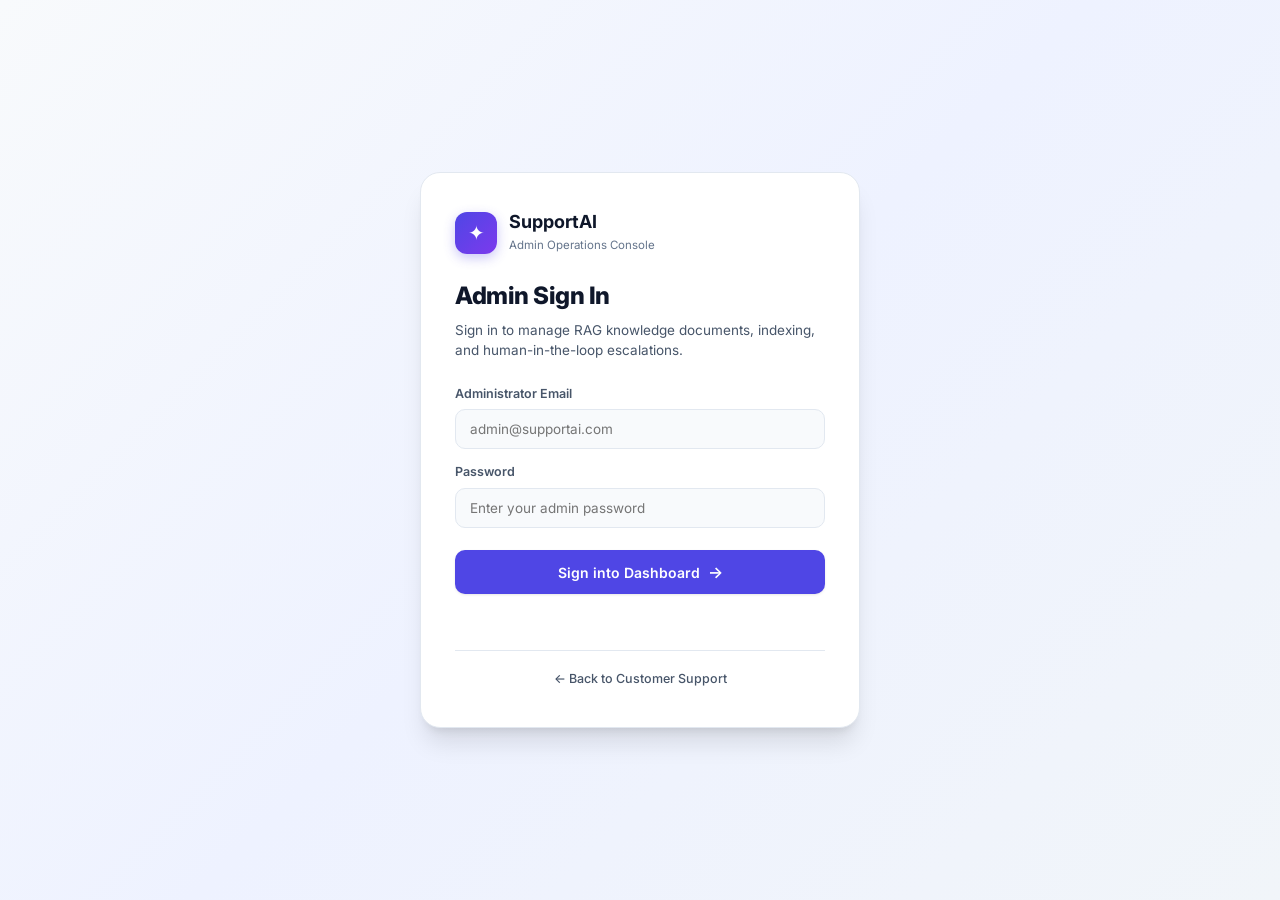
==== frontend/admin/index.html @ 5000b7e6 "feat: complete production-ready AI customer support platform with dual-runner fallback and responsiv" ====
<!DOCTYPE html>
<html lang="en">
<head>
    <meta charset="UTF-8">
    <meta name="viewport" content="width=device-width, initial-scale=1.0">
    <title>SupportAI — Admin & Knowledge Operations</title>
    <link rel="preconnect" href="https://fonts.googleapis.com">
    <link rel="preconnect" href="https://fonts.gstatic.com" crossorigin>
    <link href="https://fonts.googleapis.com/css2?family=Inter:wght@400;500;600;700;800&display=swap" rel="stylesheet">
    <link rel="stylesheet" href="style.css">
</head>
<body>

    <!-- =========================================================
         AUTH / ADMIN SIGN IN SCREEN
         ========================================================= -->
    <section id="auth-screen" class="auth-screen">
        <div class="auth-card">
            <div class="brand-badge">
                <div class="brand-icon">✦</div>
                <div class="brand-meta">
                    <h2>SupportAI</h2>
                    <span>Admin Operations Console</span>
                </div>
            </div>

            <div class="auth-header">
                <h1>Admin Sign In</h1>
                <p class="subtitle">Sign in to manage RAG knowledge documents, indexing, and human-in-the-loop escalations.</p>
            </div>

            <form id="login-form">
                <div class="form-group">
                    <label for="email">Administrator Email</label>
                    <input id="email" type="email" placeholder="admin@supportai.com" required autocomplete="email">
                </div>

                <div class="form-group">
                    <label for="password">Password</label>
                    <input id="password" type="password" placeholder="Enter your admin password" required autocomplete="current-password">
                </div>

                <button type="submit" id="login-button" class="primary-btn">
                    <span>Sign into Dashboard</span>
                    <span class="btn-arrow">→</span>
                </button>
            </form>

            <p id="login-error" class="error-message"></p>

            <div class="auth-footer-nav">
                <a href="../customer/index.html" class="back-link">← Back to Customer Support</a>
            </div>
        </div>
    </section>

    <!-- =========================================================
         ADMIN DASHBOARD
         ========================================================= -->
    <section id="dashboard" class="dashboard hidden">
        <!-- TOP HEADER -->
        <header class="topbar">
            <div class="topbar-left">
                <div class="brand-icon-sm">✦</div>
                <div>
                    <div class="app-title">SupportAI <span>Control Center</span></div>
                    <div class="app-subtitle">RAG Knowledge Base & Human-in-the-Loop Operations</div>
                </div>
            </div>

            <div class="admin-actions">
                <div class="admin-profile-pill">
                    <span class="status-indicator online"></span>
                    <span class="admin-label">Admin:</span>
                    <strong id="admin-name">Admin</strong>
                </div>

                <a href="../customer/index.html" class="nav-link-btn" title="View Customer Portal">
                    <span>Customer App</span>
                    <span class="external-arrow">↗</span>
                </a>

                <button id="logout-button" class="logout-btn">
                    <span>Sign Out</span>
                </button>
            </div>
        </header>

        <!-- MAIN DASHBOARD CONTENT -->
        <main class="content-grid">

            <!-- WORKFLOW OVERVIEW PIPELINE -->
            <div class="full-width-card workflow-banner">
                <div class="workflow-col">
                    <div class="workflow-title">
                        <span class="workflow-tag rag">RAG Knowledge Pipeline</span>
                        <h3>Knowledge Ingestion to AI Agent</h3>
                    </div>
                    <div class="pipeline-steps">
                        <div class="step">
                            <span class="step-num">1</span>
                            <span class="step-text">Admin Upload</span>
                        </div>
                        <span class="pipeline-arrow">→</span>
                        <div class="step">
                            <span class="step-num">2</span>
                            <span class="step-text">Text Processing</span>
                        </div>
                        <span class="pipeline-arrow">→</span>
                        <div class="step">
                            <span class="step-num">3</span>
                            <span class="step-text">Indexed in Vector DB</span>
                        </div>
                        <span class="pipeline-arrow">→</span>
                        <div class="step highlight">
                            <span class="step-num">✦</span>
                            <span class="step-text">Available to Knowledge Agent</span>
                        </div>
                    </div>
                </div>

                <div class="workflow-divider"></div>

                <div class="workflow-col">
                    <div class="workflow-title">
                        <span class="workflow-tag hitl">Human-In-The-Loop Flow</span>
                        <h3>Escalation & Case Management</h3>
                    </div>
                    <div class="pipeline-steps">
                        <div class="step">
                            <span class="step-num">1</span>
                            <span class="step-text">Customer Issue</span>
                        </div>
                        <span class="pipeline-arrow">→</span>
                        <div class="step">
                            <span class="step-num">2</span>
                            <span class="step-text">AI Investigation</span>
                        </div>
                        <span class="pipeline-arrow">→</span>
                        <div class="step">
                            <span class="step-num">3</span>
                            <span class="step-text">Escalation Agent Handoff</span>
                        </div>
                        <span class="pipeline-arrow">→</span>
                        <div class="step highlight">
                            <span class="step-num">✓</span>
                            <span class="step-text">Human Review & Action</span>
                        </div>
                    </div>
                </div>
            </div>

            <!-- SECTION 1: KNOWLEDGE DOCUMENTS / RAG -->
            <section class="card">
                <div class="section-header">
                    <div class="section-title-wrap">
                        <div class="section-icon">📚</div>
                        <div>
                            <h2>Knowledge Base & RAG Documents</h2>
                            <p>Upload policy documents, FAQs, and return guidelines for retrieval augmentation.</p>
                        </div>
                    </div>
                </div>

                <div class="upload-zone">
                    <div class="upload-inputs">
                        <input id="document-file" type="file" accept=".pdf,.txt,.md" class="file-input">
                        <button id="upload-button" class="primary-btn">
                            <span>Upload & Index Document</span>
                        </button>
                    </div>
                    <div class="upload-meta">
                        <span class="format-pill">Supported formats: PDF, TXT, Markdown (.md)</span>
                    </div>
                </div>

                <p id="upload-status" class="status-message"></p>

                <div class="table-header-bar">
                    <h3>Indexed Documents</h3>
                    <button id="refresh-button" class="secondary-btn">
                        <span>↻ Refresh List</span>
                    </button>
                </div>

                <div class="table-wrapper">
                    <table>
                        <thead>
                            <tr>
                                <th>Document Name</th>
                                <th>Status</th>
                                <th>Chunks</th>
                                <th>Uploaded At</th>
                                <th class="action-col">Action</th>
                            </tr>
                        </thead>
                        <tbody id="documents-body">
                            <tr>
                                <td colspan="5" class="empty-state">
                                    <div class="empty-inner">
                                        <span>◌</span>
                                        <p>No documents loaded in the knowledge base.</p>
                                    </div>
                                </td>
                            </tr>
                        </tbody>
                    </table>
                </div>
            </section>

            <!-- SECTION 2: SUPPORT CASES & ESCALATIONS -->
            <section class="card support-cases-card">
                <div class="section-header">
                    <div class="section-title-wrap">
                        <div class="section-icon">🛡️</div>
                        <div>
                            <h2>Escalated Support Cases</h2>
                            <p>Cases requiring human oversight, authorization, or carrier investigation handoff.</p>
                        </div>
                    </div>
                    <button id="refresh-cases-button" class="secondary-btn">
                        <span>↻ Refresh Cases</span>
                    </button>
                </div>

                <div class="table-wrapper">
                    <table>
                        <thead>
                            <tr>
                                <th>Case Ref</th>
                                <th>Order ID</th>
                                <th>Issue Type</th>
                                <th>Priority</th>
                                <th>Status</th>
                                <th class="action-col">Review Action</th>
                            </tr>
                        </thead>
                        <tbody id="cases-body">
                            <tr>
                                <td colspan="6" class="empty-state">
                                    <div class="empty-inner">
                                        <span>◌</span>
                                        <p>No active support cases or escalations found.</p>
                                    </div>
                                </td>
                            </tr>
                        </tbody>
                    </table>
                </div>
            </section>

        </main>
    </section>

    <script src="app.js"></script>
</body>
</html>
---- frontend/admin/style.css ----
/* =========================================================
   SUPPORTAI ADMIN UI
   Enterprise Operations & RAG Management Console
   Clean Modern SaaS Light Theme
   ========================================================= */

:root {
    --font-sans: 'Inter', -apple-system, BlinkMacSystemFont, 'Segoe UI', Roboto, Helvetica, Arial, sans-serif;

    /* Base Palette */
    --bg-page: #f8fafc;
    --bg-surface: #ffffff;
    --bg-muted: #f1f5f9;
    --bg-subtle: #f8fafc;
    --bg-hover: #f1f5f9;

    /* Borders */
    --border-color: #e2e8f0;
    --border-subtle: #edf2f7;
    --border-hover: #cbd5e1;
    --border-focus: #4f46e5;

    /* Typography */
    --text-primary: #0f172a;
    --text-secondary: #475569;
    --text-muted: #64748b;
    --text-inverse: #ffffff;

    /* Brand & Accents */
    --primary: #4f46e5;
    --primary-hover: #4338ca;
    --primary-light: #eef2ff;
    --primary-border: #c7d2fe;
    --brand-gradient: linear-gradient(135deg, #4f46e5 0%, #7c3aed 100%);
    --accent-glow: rgba(79, 70, 229, 0.12);

    /* Semantic */
    --success: #10b981;
    --success-light: #ecfdf5;
    --success-border: #a7f3d0;
    --warning: #f59e0b;
    --warning-light: #fffbeb;
    --danger: #ef4444;
    --danger-light: #fef2f2;
    --danger-border: #fecaca;
    --info: #0284c7;
    --info-light: #f0f9ff;

    /* Shadows */
    --shadow-xs: 0 1px 2px 0 rgba(0, 0, 0, 0.05);
    --shadow-sm: 0 1px 3px 0 rgba(0, 0, 0, 0.08), 0 1px 2px -1px rgba(0, 0, 0, 0.08);
    --shadow-md: 0 4px 6px -1px rgba(0, 0, 0, 0.07), 0 2px 4px -2px rgba(0, 0, 0, 0.07);
    --shadow-lg: 0 10px 15px -3px rgba(0, 0, 0, 0.08), 0 4px 6px -4px rgba(0, 0, 0, 0.08);
    --shadow-xl: 0 20px 25px -5px rgba(0, 0, 0, 0.1), 0 8px 10px -6px rgba(0, 0, 0, 0.1);

    /* Radius & Spacing */
    --radius-sm: 6px;
    --radius-md: 10px;
    --radius-lg: 16px;
    --radius-xl: 20px;
    --radius-full: 9999px;
    --transition: all 0.18s cubic-bezier(0.4, 0, 0.2, 1);
}

*, *::before, *::after {
    box-sizing: border-box;
    margin: 0;
    padding: 0;
}

body {
    min-height: 100vh;
    font-family: var(--font-sans);
    font-size: 14px;
    line-height: 1.5;
    color: var(--text-primary);
    background-color: var(--bg-page);
    -webkit-font-smoothing: antialiased;
}

button, input, select {
    font-family: inherit;
    font-size: inherit;
}

button {
    cursor: pointer;
    border: none;
    background: transparent;
    outline: none;
}

.hidden {
    display: none !important;
}

/* =========================================================
   AUTH SCREEN
   ========================================================= */

.auth-screen {
    min-height: 100vh;
    display: flex;
    align-items: center;
    justify-content: center;
    background: linear-gradient(135deg, #f8fafc 0%, #eef2ff 50%, #f1f5f9 100%);
    padding: 24px;
}

.auth-card {
    width: 100%;
    max-width: 440px;
    background: var(--bg-surface);
    border: 1px solid var(--border-color);
    border-radius: var(--radius-xl);
    padding: 38px 34px;
    box-shadow: var(--shadow-xl);
    text-align: left;
}

.brand-badge {
    display: flex;
    align-items: center;
    gap: 12px;
    margin-bottom: 24px;
}

.brand-icon {
    width: 42px;
    height: 42px;
    border-radius: 12px;
    background: var(--brand-gradient);
    color: #ffffff;
    display: flex;
    align-items: center;
    justify-content: center;
    font-size: 20px;
    box-shadow: 0 4px 12px rgba(79, 70, 229, 0.3);
}

.brand-meta h2 {
    font-size: 18px;
    font-weight: 700;
    color: var(--text-primary);
    line-height: 1.2;
}

.brand-meta span {
    font-size: 11.5px;
    color: var(--text-muted);
}

.auth-header h1 {
    font-size: 24px;
    font-weight: 800;
    letter-spacing: -0.02em;
    color: var(--text-primary);
    margin-bottom: 6px;
}

.subtitle {
    color: var(--text-secondary);
    font-size: 13.5px;
    line-height: 1.5;
    margin-bottom: 24px;
}

.form-group {
    display: flex;
    flex-direction: column;
    gap: 6px;
    margin-bottom: 14px;
}

.form-group label {
    font-size: 12.5px;
    font-weight: 600;
    color: var(--text-secondary);
}

.form-group input {
    width: 100%;
    padding: 11px 14px;
    border: 1px solid var(--border-color);
    border-radius: var(--radius-md);
    background: var(--bg-subtle);
    color: var(--text-primary);
    font-size: 13.5px;
    outline: none;
    transition: var(--transition);
}

.form-group input:focus {
    border-color: var(--primary);
    background: var(--bg-surface);
    box-shadow: 0 0 0 3px var(--accent-glow);
}

.primary-btn {
    display: inline-flex;
    align-items: center;
    justify-content: center;
    gap: 8px;
    width: 100%;
    padding: 12px 18px;
    background: var(--primary);
    color: #ffffff;
    border-radius: var(--radius-md);
    font-size: 14px;
    font-weight: 600;
    transition: var(--transition);
    box-shadow: var(--shadow-sm);
    margin-top: 8px;
}

.primary-btn:hover {
    background: var(--primary-hover);
    box-shadow: var(--shadow-md);
    transform: translateY(-1px);
}

.btn-arrow {
    font-size: 16px;
    transition: var(--transition);
}

.primary-btn:hover .btn-arrow {
    transform: translateX(3px);
}

.error-message {
    color: var(--danger);
    font-size: 12.5px;
    margin-top: 14px;
    min-height: 18px;
}

.auth-footer-nav {
    margin-top: 24px;
    padding-top: 16px;
    border-top: 1px solid var(--border-color);
    text-align: center;
}

.back-link {
    font-size: 12.5px;
    color: var(--text-secondary);
    text-decoration: none;
    font-weight: 500;
    transition: var(--transition);
}

.back-link:hover {
    color: var(--primary);
}

/* =========================================================
   ADMIN DASHBOARD LAYOUT
   ========================================================= */

.dashboard {
    min-height: 100vh;
    display: flex;
    flex-direction: column;
    background: var(--bg-page);
}

.topbar {
    height: 70px;
    background: var(--bg-surface);
    border-bottom: 1px solid var(--border-color);
    display: flex;
    align-items: center;
    justify-content: space-between;
    padding: 0 32px;
    position: sticky;
    top: 0;
    z-index: 50;
}

.topbar-left {
    display: flex;
    align-items: center;
    gap: 14px;
}

.brand-icon-sm {
    width: 38px;
    height: 38px;
    border-radius: 10px;
    background: var(--brand-gradient);
    color: #ffffff;
    display: flex;
    align-items: center;
    justify-content: center;
    font-size: 18px;
    font-weight: bold;
    box-shadow: 0 2px 8px rgba(79, 70, 229, 0.25);
}

.app-title {
    font-size: 17px;
    font-weight: 700;
    color: var(--text-primary);
    letter-spacing: -0.02em;
    line-height: 1.2;
}

.app-title span {
    font-weight: 500;
    color: var(--primary);
}

.app-subtitle {
    font-size: 11.5px;
    color: var(--text-muted);
}

.admin-actions {
    display: flex;
    align-items: center;
    gap: 14px;
}

.admin-profile-pill {
    display: flex;
    align-items: center;
    gap: 8px;
    padding: 6px 14px;
    background: var(--bg-subtle);
    border: 1px solid var(--border-color);
    border-radius: var(--radius-full);
    font-size: 13px;
}

.status-indicator.online {
    width: 8px;
    height: 8px;
    border-radius: 50%;
    background: var(--success);
    box-shadow: 0 0 0 3px rgba(16, 185, 129, 0.2);
}

.admin-label {
    color: var(--text-muted);
    font-size: 12px;
}

.nav-link-btn {
    display: inline-flex;
    align-items: center;
    gap: 6px;
    padding: 7px 14px;
    background: var(--primary-light);
    color: var(--primary);
    border: 1px solid var(--primary-border);
    border-radius: var(--radius-md);
    font-size: 12.5px;
    font-weight: 600;
    text-decoration: none;
    transition: var(--transition);
}

.nav-link-btn:hover {
    background: var(--primary);
    color: #ffffff;
}

.logout-btn {
    padding: 7px 14px;
    background: var(--bg-surface);
    border: 1px solid var(--border-color);
    border-radius: var(--radius-md);
    font-size: 12.5px;
    font-weight: 600;
    color: var(--danger);
    transition: var(--transition);
}

.logout-btn:hover {
    background: var(--danger-light);
    border-color: var(--danger-border);
}

/* =========================================================
   DASHBOARD CONTENT GRID
   ========================================================= */

.content-grid {
    flex: 1;
    max-width: 1320px;
    width: 100%;
    margin: 0 auto;
    padding: 28px 32px 48px;
    display: flex;
    flex-direction: column;
    gap: 24px;
}

/* =========================================================
   WORKFLOW BANNER
   ========================================================= */

.workflow-banner {
    display: grid;
    grid-template-columns: 1fr auto 1fr;
    gap: 28px;
    background: var(--bg-surface);
    border: 1px solid var(--border-color);
    border-radius: var(--radius-lg);
    padding: 22px 28px;
    box-shadow: var(--shadow-sm);
    align-items: center;
}

.workflow-divider {
    width: 1px;
    height: 80%;
    background: var(--border-color);
}

.workflow-title {
    display: flex;
    align-items: center;
    gap: 10px;
    margin-bottom: 12px;
}

.workflow-title h3 {
    font-size: 14px;
    font-weight: 700;
    color: var(--text-primary);
}

.workflow-tag {
    font-size: 10.5px;
    font-weight: 700;
    text-transform: uppercase;
    letter-spacing: 0.05em;
    padding: 2px 8px;
    border-radius: var(--radius-full);
}

.workflow-tag.rag {
    background: #e0f2fe;
    color: #0369a1;
}

.workflow-tag.hitl {
    background: #fef3c7;
    color: #b45309;
}

.pipeline-steps {
    display: flex;
    align-items: center;
    gap: 8px;
    flex-wrap: wrap;
}

.step {
    display: flex;
    align-items: center;
    gap: 6px;
    padding: 6px 10px;
    background: var(--bg-muted);
    border: 1px solid var(--border-subtle);
    border-radius: var(--radius-md);
    font-size: 11.5px;
    font-weight: 500;
    color: var(--text-secondary);
}

.step.highlight {
    background: var(--primary-light);
    border-color: var(--primary-border);
    color: var(--primary);
    font-weight: 600;
}

.step-num {
    width: 16px;
    height: 16px;
    border-radius: 50%;
    background: var(--border-color);
    color: var(--text-primary);
    display: flex;
    align-items: center;
    justify-content: center;
    font-size: 10px;
    font-weight: 700;
}

.step.highlight .step-num {
    background: var(--primary);
    color: #ffffff;
}

.pipeline-arrow {
    color: var(--text-muted);
    font-size: 12px;
}

/* =========================================================
   CARDS & SECTIONS
   ========================================================= */

.card {
    background: var(--bg-surface);
    border: 1px solid var(--border-color);
    border-radius: var(--radius-lg);
    padding: 26px 28px;
    box-shadow: var(--shadow-sm);
}

.section-header {
    display: flex;
    align-items: center;
    justify-content: space-between;
    margin-bottom: 20px;
}

.section-title-wrap {
    display: flex;
    align-items: center;
    gap: 14px;
}

.section-icon {
    font-size: 24px;
}

.section-header h2 {
    font-size: 17px;
    font-weight: 700;
    letter-spacing: -0.01em;
    color: var(--text-primary);
}

.section-header p {
    font-size: 13px;
    color: var(--text-secondary);
    margin-top: 2px;
}

/* =========================================================
   UPLOAD ZONE
   ========================================================= */

.upload-zone {
    background: var(--bg-subtle);
    border: 1.5px dashed var(--border-color);
    border-radius: var(--radius-md);
    padding: 20px;
    margin-bottom: 16px;
    transition: var(--transition);
}

.upload-zone:hover {
    border-color: var(--primary);
    background: var(--primary-light);
}

.upload-inputs {
    display: flex;
    align-items: center;
    gap: 14px;
}

.file-input {
    flex: 1;
    padding: 9px 12px;
    background: var(--bg-surface);
    border: 1px solid var(--border-color);
    border-radius: var(--radius-md);
    font-size: 13px;
    color: var(--text-primary);
}

.upload-zone .primary-btn {
    width: auto;
    margin-top: 0;
    white-space: nowrap;
    padding: 10px 20px;
}

.upload-meta {
    margin-top: 10px;
    display: flex;
    gap: 8px;
}

.format-pill {
    font-size: 11.5px;
    color: var(--text-muted);
}

.status-message {
    font-size: 13px;
    font-weight: 500;
    margin-bottom: 16px;
    min-height: 20px;
    color: var(--text-secondary);
}

/* =========================================================
   TABLES
   ========================================================= */

.table-header-bar {
    display: flex;
    align-items: center;
    justify-content: space-between;
    margin-bottom: 12px;
    margin-top: 10px;
}

.table-header-bar h3 {
    font-size: 14px;
    font-weight: 700;
    color: var(--text-primary);
}

.secondary-btn {
    display: inline-flex;
    align-items: center;
    gap: 6px;
    padding: 6px 14px;
    background: var(--bg-surface);
    border: 1px solid var(--border-color);
    border-radius: var(--radius-md);
    font-size: 12.5px;
    font-weight: 600;
    color: var(--text-secondary);
    transition: var(--transition);
}

.secondary-btn:hover {
    background: var(--bg-muted);
    color: var(--text-primary);
    border-color: var(--border-hover);
}

.table-wrapper {
    overflow-x: auto;
    border: 1px solid var(--border-color);
    border-radius: var(--radius-md);
    background: var(--bg-surface);
}

table {
    width: 100%;
    border-collapse: collapse;
    text-align: left;
    font-size: 13px;
}

th {
    background: var(--bg-subtle);
    color: var(--text-muted);
    font-weight: 600;
    font-size: 11.5px;
    text-transform: uppercase;
    letter-spacing: 0.05em;
    padding: 12px 16px;
    border-bottom: 1px solid var(--border-color);
}

td {
    padding: 14px 16px;
    border-bottom: 1px solid var(--border-subtle);
    color: var(--text-primary);
    vertical-align: middle;
}

tr:last-child td {
    border-bottom: none;
}

tr:hover td {
    background: var(--bg-subtle);
}

.action-col {
    text-align: right;
}

td.empty-state {
    text-align: center;
    padding: 40px 16px;
    color: var(--text-muted);
}

.empty-inner {
    display: flex;
    flex-direction: column;
    align-items: center;
    gap: 8px;
}

.empty-inner span {
    font-size: 26px;
    opacity: 0.5;
}

/* Status Badges */
.badge {
    display: inline-flex;
    align-items: center;
    gap: 5px;
    padding: 3px 9px;
    border-radius: var(--radius-full);
    font-size: 11.5px;
    font-weight: 600;
}

.badge-indexed, .badge-resolved {
    background: var(--success-light);
    color: var(--success);
}

.badge-processing, .badge-pending {
    background: var(--warning-light);
    color: var(--warning);
}

.badge-failed, .badge-high {
    background: var(--danger-light);
    color: var(--danger);
}

.badge-medium {
    background: #ffedd5;
    color: #c2410c;
}

.badge-low {
    background: #f1f5f9;
    color: #475569;
}

/* Action Buttons inside tables */
.table-btn {
    padding: 5px 12px;
    border-radius: var(--radius-sm);
    font-size: 12px;
    font-weight: 600;
    transition: var(--transition);
}

.table-btn.delete {
    color: var(--danger);
    background: var(--danger-light);
    border: 1px solid var(--danger-border);
}

.table-btn.delete:hover {
    background: var(--danger);
    color: #ffffff;
}

.table-btn.toggle {
    color: var(--primary);
    background: var(--primary-light);
    border: 1px solid var(--primary-border);
}

.table-btn.toggle:hover {
    background: var(--primary);
    color: #ffffff;
}

/* Responsive */
@media (max-width: 900px) {
    .workflow-banner {
        grid-template-columns: 1fr;
    }
    .workflow-divider {
        display: none;
    }
    .topbar {
        padding: 0 16px;
    }
    .content-grid {
        padding: 16px;
    }
}
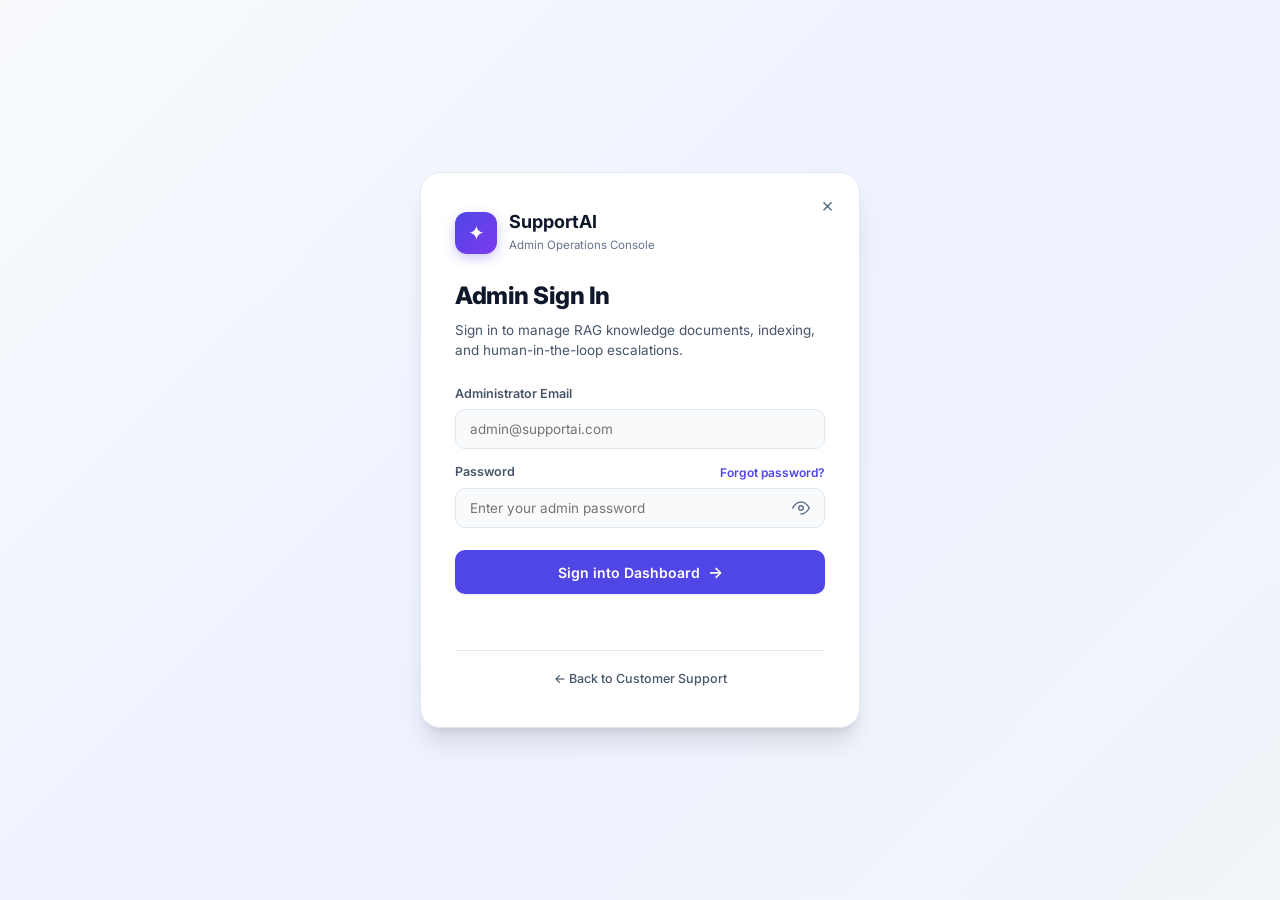
==== commit 41695223: "Fix security, reliability, and role separation issues" ====
--- a/frontend/admin/index.html
+++ b/frontend/admin/index.html
@@ -7,7 +7,7 @@
     <link rel="preconnect" href="https://fonts.googleapis.com">
     <link rel="preconnect" href="https://fonts.gstatic.com" crossorigin>
     <link href="https://fonts.googleapis.com/css2?family=Inter:wght@400;500;600;700;800&display=swap" rel="stylesheet">
-    <link rel="stylesheet" href="style.css">
+    <link rel="stylesheet" href="style.css?v=7">
 </head>
 <body>
 
@@ -16,6 +16,7 @@
          ========================================================= -->
     <section id="auth-screen" class="auth-screen">
         <div class="auth-card">
+            <button type="button" class="modal-close" id="closeAuthModal" aria-label="Close" title="Back to Customer Support">×</button>
             <div class="brand-badge">
                 <div class="brand-icon">✦</div>
                 <div class="brand-meta">
@@ -36,8 +37,17 @@
                 </div>
 
                 <div class="form-group">
-                    <label for="password">Password</label>
-                    <input id="password" type="password" placeholder="Enter your admin password" required autocomplete="current-password">
+                    <div class="password-row">
+                        <label for="password">Password</label>
+                        <button type="button" class="forgot-inline" id="adminHelpBtn">Forgot password?</button>
+                    </div>
+                    <div class="password-input-wrapper">
+                        <input id="password" type="password" placeholder="Enter your admin password" required autocomplete="current-password">
+                        <button type="button" class="password-toggle-btn" id="adminPasswordToggle" aria-controls="password" aria-label="Show password" title="Show password">
+                            <svg class="eye-open" width="18" height="18" viewBox="0 0 24 24" fill="none" stroke="currentColor" stroke-width="2" stroke-linecap="round" stroke-linejoin="round" aria-hidden="true"><path d="M1 12s4-8 11-8 11 8 11 8-4 8-11 8-11-8z"></path><circle cx="12" cy="12" r="3"></circle></svg>
+                            <svg class="eye-closed hidden" width="18" height="18" viewBox="0 0 24 24" fill="none" stroke="currentColor" stroke-width="2" stroke-linecap="round" stroke-linejoin="round" aria-hidden="true"><path d="M17.94 17.94A10.07 10.07 0 0 1 12 20c-7 0-11-8-11-8a18.45 18.45 0 0 1 5.06-5.94M9.9 4.24A9.12 9.12 0 0 1 12 4c7 0 11 8 11 8a18.5 18.5 0 0 1-2.16 3.19m-6.72-1.07a3 3 0 1 1-4.24-4.24"></path><line x1="1" y1="1" x2="23" y2="23"></line></svg>
+                        </button>
+                    </div>
                 </div>
 
                 <button type="submit" id="login-button" class="primary-btn">
@@ -252,6 +262,22 @@
         </main>
     </section>
 
-    <script src="app.js"></script>
+    <!-- ADMIN RECOVERY MODAL -->
+    <div class="forgot-overlay hidden" id="adminHelpModal" role="dialog" aria-modal="true" aria-labelledby="adminModalTitle">
+        <div class="forgot-card">
+            <button class="modal-close" id="closeAdminHelpModal" type="button" aria-label="Close modal">×</button>
+            <div class="forgot-icon">🔒</div>
+            <h2 id="adminModalTitle">Admin Access & Recovery</h2>
+            <p class="forgot-description">For security reasons, administrator credentials cannot be reset via the public web interface.</p>
+            <div class="forgot-note">
+                <strong>Server CLI Provisioning</strong>
+                <span>Run the administrative utility in your server environment:</span>
+                <code>py -3.12 -m backend.manage_admin reset-password --email admin@supportai.com --password &lt;new-password&gt;</code>
+            </div>
+            <button class="primary-btn" id="adminHelpBackBtn" type="button" style="width: 100%; justify-content: center; margin-top: 12px;">Back to sign in</button>
+        </div>
+    </div>
+
+    <script src="app.js?v=7"></script>
 </body>
 </html>
--- a/frontend/admin/style.css
+++ b/frontend/admin/style.css
@@ -108,6 +108,7 @@
 }
 
 .auth-card {
+    position: relative;
     width: 100%;
     max-width: 440px;
     background: var(--bg-surface);
@@ -118,6 +119,33 @@
     text-align: left;
 }
 
+.auth-card .modal-close {
+    position: absolute !important;
+    top: 16px !important;
+    right: 16px !important;
+    left: auto !important;
+    margin: 0 !important;
+    width: 32px;
+    height: 32px;
+    display: flex;
+    align-items: center;
+    justify-content: center;
+    color: var(--text-muted);
+    font-size: 20px;
+    border-radius: 50%;
+    cursor: pointer;
+    transition: var(--transition);
+    border: none;
+    background: transparent;
+    line-height: 1;
+    z-index: 10;
+}
+
+.auth-card .modal-close:hover {
+    color: var(--text-primary);
+    background: var(--bg-hover);
+}
+
 .brand-badge {
     display: flex;
     align-items: center;
@@ -194,6 +222,79 @@
     border-color: var(--primary);
     background: var(--bg-surface);
     box-shadow: 0 0 0 3px var(--accent-glow);
+}
+
+.password-row {
+    display: flex;
+    align-items: center;
+    justify-content: space-between;
+}
+
+.forgot-inline {
+    font-size: 12px;
+    color: var(--primary);
+    font-weight: 600;
+    cursor: pointer;
+    background: transparent;
+    border: none;
+    padding: 0;
+    line-height: 1;
+}
+
+.forgot-inline:hover {
+    text-decoration: underline;
+}
+
+.password-input-wrapper {
+    position: relative;
+    width: 100%;
+    display: block;
+}
+
+.password-input-wrapper input {
+    width: 100%;
+    display: block;
+    box-sizing: border-box;
+    padding-right: 44px !important;
+}
+
+.password-toggle-btn {
+    position: absolute;
+    top: 0;
+    bottom: 0;
+    right: 10px;
+    margin: auto 0;
+    width: 28px;
+    height: 28px;
+    display: inline-flex;
+    align-items: center;
+    justify-content: center;
+    z-index: 5;
+    padding: 0;
+    color: var(--text-muted);
+    border-radius: var(--radius-sm);
+    background: transparent;
+    border: none;
+    cursor: pointer;
+    line-height: 1;
+    transition: var(--transition);
+}
+
+.password-toggle-btn svg {
+    pointer-events: none;
+    display: block;
+    width: 18px;
+    height: 18px;
+}
+
+.password-toggle-btn:hover {
+    color: var(--text-primary);
+    background: var(--bg-hover);
+}
+
+.password-toggle-btn:focus-visible {
+    outline: 2px solid var(--primary);
+    outline-offset: 1px;
 }
 
 .primary-btn {
@@ -233,6 +334,15 @@
     font-size: 12.5px;
     margin-top: 14px;
     min-height: 18px;
+    line-height: 1.4;
+}
+
+.error-message:not(:empty) {
+    padding: 10px 14px;
+    background: #fef2f2;
+    border: 1px solid #fecaca;
+    border-radius: var(--radius-md);
+    text-align: left;
 }
 
 .auth-footer-nav {
@@ -785,3 +895,124 @@
         padding: 16px;
     }
 }
+
+@media (max-width: 480px) {
+    .auth-card {
+        padding: 28px 20px;
+    }
+    .forgot-card {
+        padding: 24px 18px;
+    }
+}
+
+/* =========================================================
+   ADMIN RECOVERY MODAL
+   ========================================================= */
+
+.forgot-overlay {
+    position: fixed;
+    inset: 0;
+    background: rgba(15, 23, 42, 0.6);
+    backdrop-filter: blur(4px);
+    display: flex;
+    align-items: center;
+    justify-content: center;
+    z-index: 1000;
+    padding: 20px;
+}
+
+.forgot-card {
+    background: var(--bg-surface);
+    border: 1px solid var(--border-color);
+    border-radius: var(--radius-lg);
+    box-shadow: var(--shadow-xl);
+    padding: 32px;
+    max-width: 440px;
+    width: 100%;
+    position: relative;
+    text-align: center;
+}
+
+.forgot-card h2 {
+    font-size: 20px;
+    font-weight: 700;
+    color: var(--text-primary);
+    margin-bottom: 8px;
+}
+
+.forgot-description {
+    font-size: 13.5px;
+    color: var(--text-secondary);
+    line-height: 1.5;
+    margin-bottom: 20px;
+}
+
+.modal-close {
+    position: absolute;
+    top: 16px;
+    right: 16px;
+    font-size: 20px;
+    color: var(--text-muted);
+    cursor: pointer;
+    border: none;
+    background: transparent;
+    width: 28px;
+    height: 28px;
+    display: flex;
+    align-items: center;
+    justify-content: center;
+    border-radius: var(--radius-sm);
+    transition: var(--transition);
+}
+
+.modal-close:hover {
+    color: var(--text-primary);
+    background: var(--bg-hover);
+}
+
+.forgot-icon {
+    width: 48px;
+    height: 48px;
+    border-radius: 50%;
+    background: var(--primary-light);
+    color: var(--primary);
+    display: flex;
+    align-items: center;
+    justify-content: center;
+    font-size: 22px;
+    margin: 0 auto 16px;
+}
+
+.forgot-note {
+    background: var(--bg-subtle);
+    border-radius: var(--radius-md);
+    padding: 14px;
+    text-align: left;
+    margin-bottom: 20px;
+    font-size: 12.5px;
+}
+
+.forgot-note strong {
+    display: block;
+    color: var(--text-primary);
+    margin-bottom: 4px;
+}
+
+.forgot-note span {
+    display: block;
+    color: var(--text-secondary);
+    line-height: 1.4;
+    margin-bottom: 8px;
+}
+
+.forgot-note code {
+    display: block;
+    padding: 8px 10px;
+    background: var(--bg-surface);
+    border: 1px solid var(--border-color);
+    border-radius: var(--radius-sm);
+    font-family: monospace;
+    font-size: 11.5px;
+    color: var(--primary);
+    word-break: break-all;
+}
